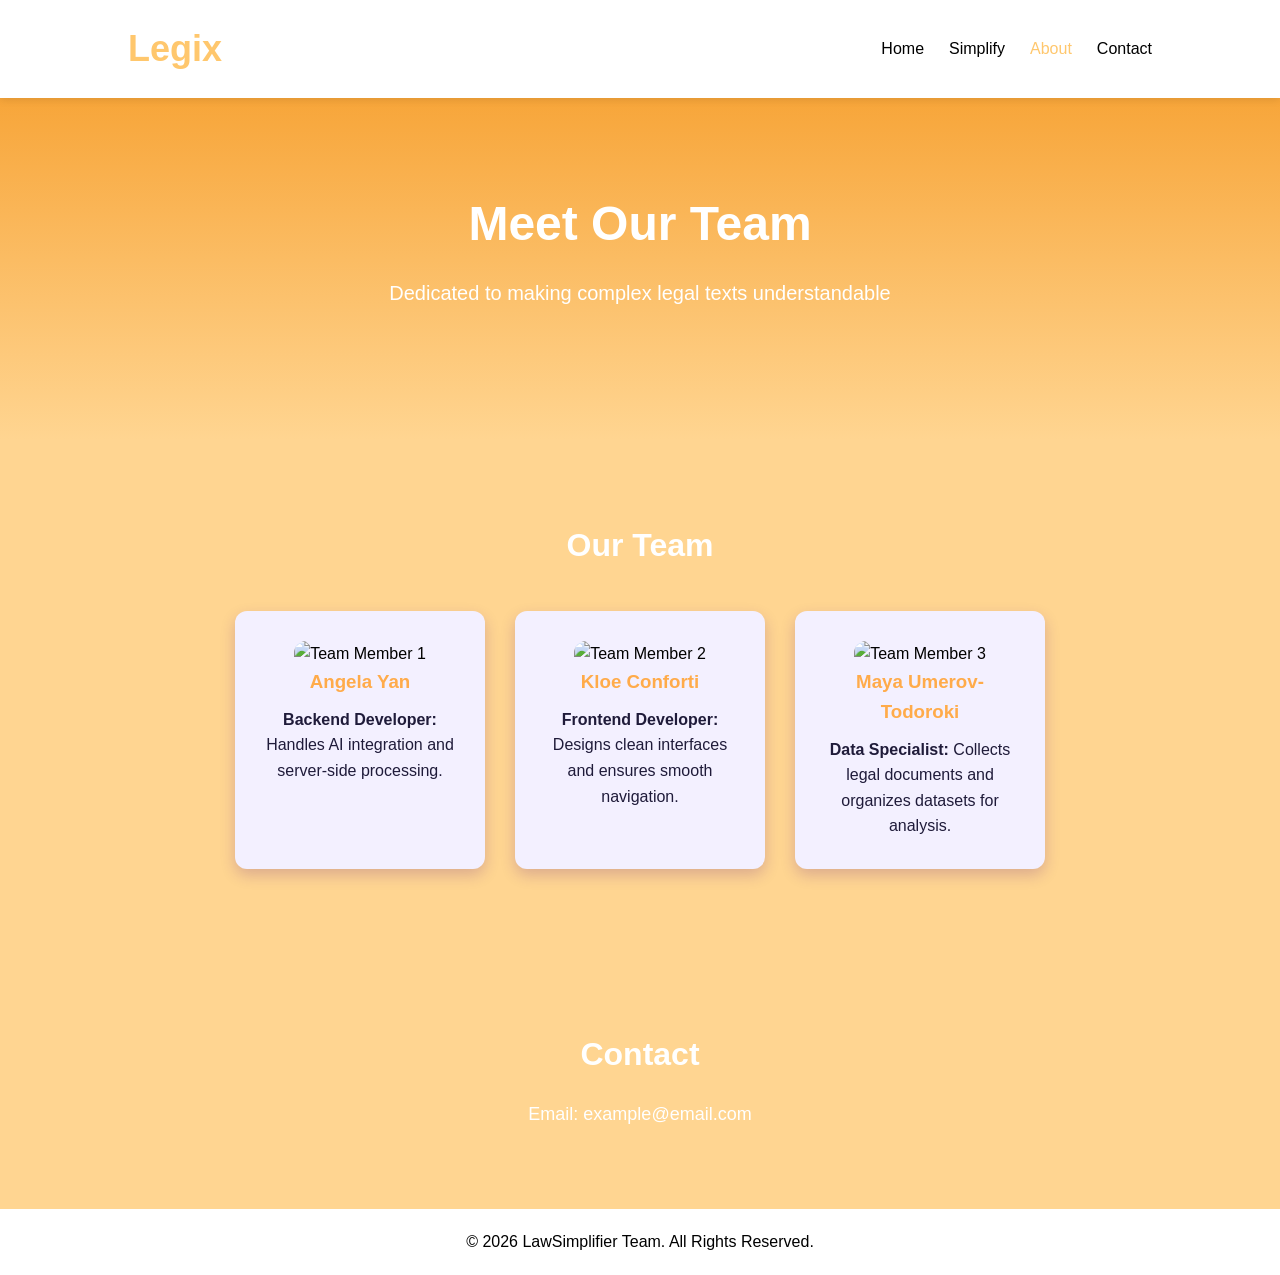
==== about.html @ 56904f61 "Add files via upload" ====
<!DOCTYPE html>
<html lang="en">
<head>
  <meta charset="UTF-8">
  <meta name="viewport" content="width=device-width, initial-scale=1.0">
  <title>About - MyWebsite</title>
  <link rel="stylesheet" href="style.css">
</head>
<body>

  <!-- Navbar -->
  <nav>
    <div class="logo">Legix</div>
    <ul>
      <li><a href="index.html">Home</a></li>
      <li><a href="simplify.html">Simplify</a></li>
      <li><a href="about.html" class="active">About</a></li>
      <li><a href="#contact">Contact</a></li>
    </ul>
  </nav>

  <!-- Hero Section for About Page -->
  <div class="hero" style="height: 40vh; background: linear-gradient(180deg, #f7a335, #ffd591);">
    <h1>Meet Our Team</h1>
    <p>Dedicated to making complex legal texts understandable</p>
  </div>

  <!-- Team Section -->
  <section class="section">
    <h2>Our Team</h2>
    <div class="cards">

      <!-- Team Member 1 -->
      <div class="card">
        <img src="team1.jpg" alt="Team Member 1" style="width:100%; border-radius: 12px 12px 0 0;">
        <h3>Angela Yan</h3>
        <p><strong>Backend Developer:</strong> Handles AI integration and server-side processing.</p>
      </div>

      <!-- Team Member 2 -->
      <div class="card">
        <img src="team2.jpg" alt="Team Member 2" style="width:100%; border-radius: 12px 12px 0 0;">
        <h3>Kloe Conforti</h3>
        <p><strong>Frontend Developer:</strong> Designs clean interfaces and ensures smooth navigation.</p>
      </div>

      <!-- Team Member 3 -->
      <div class="card">
        <img src="team3.jpg" alt="Team Member 3" style="width:100%; border-radius: 12px 12px 0 0;">
        <h3>Maya Umerov-Todoroki</h3>
        <p><strong>Data Specialist:</strong> Collects legal documents and organizes datasets for analysis.</p>
      </div>

    </div>
  </section>

  <!-- Contact Section -->
    <section id="contact" class="section">
        <h2>Contact</h2>
        <p>Email: example@email.com</p>
    </section>

  <!-- Footer -->
  <footer>
    &copy; 2026 LawSimplifier Team. All Rights Reserved.
  </footer>

</body>
</html>
---- style.css ----
/* -------------------------------
   Global Styles
---------------------------------*/
* {
  margin: 0;
  padding: 0;
  box-sizing: border-box;
  font-family: Arial, Helvetica, sans-serif;
}

body {
  background-color: #ffd591;
  color: #000000;
  line-height: 1.6;
  padding-top: 80px;
}

a {
  text-decoration: none;
  color: #ffffff;
}

ul {
  list-style: none;
}

html {
  scroll-behavior: smooth;
}

/* -------------------------------
   Navbar
---------------------------------*/
nav {
  position: fixed;
  top: 0;             /* position from top of viewport */
  left: 0;
  width: 100%;        /* span full width */
  z-index: 1000;
  display: flex;
  justify-content: space-between;
  align-items: center;
  padding: 20px 10%;
  background-color: #ffffff;
  box-shadow: 0 2px 8px rgba(0, 0, 0, 0.1);
}

nav .logo {
  font-size: 36px;
  font-weight: bold;
  color: #ffc76d;
}

nav ul {
  display: flex;
}

nav li {
  margin-left: 25px;
}

nav a {
  color: #000000;
  font-weight: 500;
  transition: color 0.3s;
}

nav a:hover,
nav a.active {
  color: #ffc76d;; /* lavender highlight */
}

/* -------------------------------
   Hero Section (Home Page)
---------------------------------*/
.hero {
  height: 80vh;
  display: flex;
  flex-direction: column;
  justify-content: center;
  align-items: center;
  text-align: center;
  background: linear-gradient(180deg, #ffab4a, #ffd591);
  color: #ffffff;
}

.hero h1 {
  font-size: 48px;
  margin-bottom: 15px;
}

.hero p {
  font-size: 20px;
  margin-bottom: 25px;
}

.hero button {
  padding: 12px 24px;
  border: none;
  border-radius: 8px;
  background-color: #ffffff;
  color: #000000;
  font-weight: bold;
  cursor: pointer;
  transition: transform 0.2s;
}

.hero button:hover {
  transform: scale(1.1);
}

.section button {
    transition: transform 0.2s;
}

.section button:hover {
  transform: scale(1.1);
}

/* -------------------------------
   Section Styling (About & Features)
---------------------------------*/
.section {
  padding: 80px 10%;
  text-align: center;
}

.section h2 {
  font-size: 32px;
  margin-bottom: 20px;
  color: #ffffff;
}

.section p {
  font-size: 18px;
  max-width: 800px;
  margin: 0 auto;
  color: #ffffff;
}

/* -------------------------------
   Feature Cards (Features Page)
---------------------------------*/
.cards {
  display: flex;
  flex-wrap: wrap;
  justify-content: center;
  gap: 30px;
  margin-top: 40px;
}

.card {
  background-color: #F3F0FF;
  padding: 30px;
  border-radius: 12px;
  width: 250px;
  box-shadow: 0 6px 15px rgba(75, 0, 130, 0.2);
  transition: transform 0.2s, box-shadow 0.2s;
}

.card:hover {
  transform: translateY(-5px);
  box-shadow: 0 10px 20px rgba(255, 255, 255, 0.3);
}

.card h3 {
  margin-bottom: 10px;
  color: #ffab4a;
}

.card p {
  font-size: 16px;
  color: #1F1B3A;
}

.results{
    width: 90%;
    margin: 40px auto;
}

.output-box{
    border: 2px solid #ddd;
    border-radius: 10px;
    padding: 20px;
    margin-bottom: 25px;
    background: #f9f9f9;
    text-align: left;
}

.output-box h3{
    margin-bottom: 10px;
}

#simplifiedOutput,
#summaryOutput,
#analysisOutput{
    white-space: pre-wrap;
    color: #000000;
}

/* -------------------------------
   Footer
---------------------------------*/
footer {
  text-align: center;
  padding: 20px;
  background-color: #ffffff;
  color: #000000;
}

/* -------------------------------
   Highlight Classes (Law)
---------------------------------*/
.highlight-obligation { background-color: #8B008B; color: white; padding: 2px 6px; border-radius: 4px; }
.highlight-rights { background-color: #2AB1B1; color: white; padding: 2px 6px; border-radius: 4px; }
.highlight-deadline { background-color: #FF9F43; color: white; padding: 2px 6px; border-radius: 4px; }
.highlight-penalty { background-color: #DC143C; color: white; padding: 2px 6px; border-radius: 4px; }

/* -------------------------------
   Responsive
---------------------------------*/
@media (max-width: 768px) {
  nav ul {
    flex-direction: column;
    align-items: center;
  }

  .cards {
    flex-direction: column;
    gap: 20px;
  }

  .hero h1 {
    font-size: 36px;
  }

  .hero p {
    font-size: 16px;
  }
}
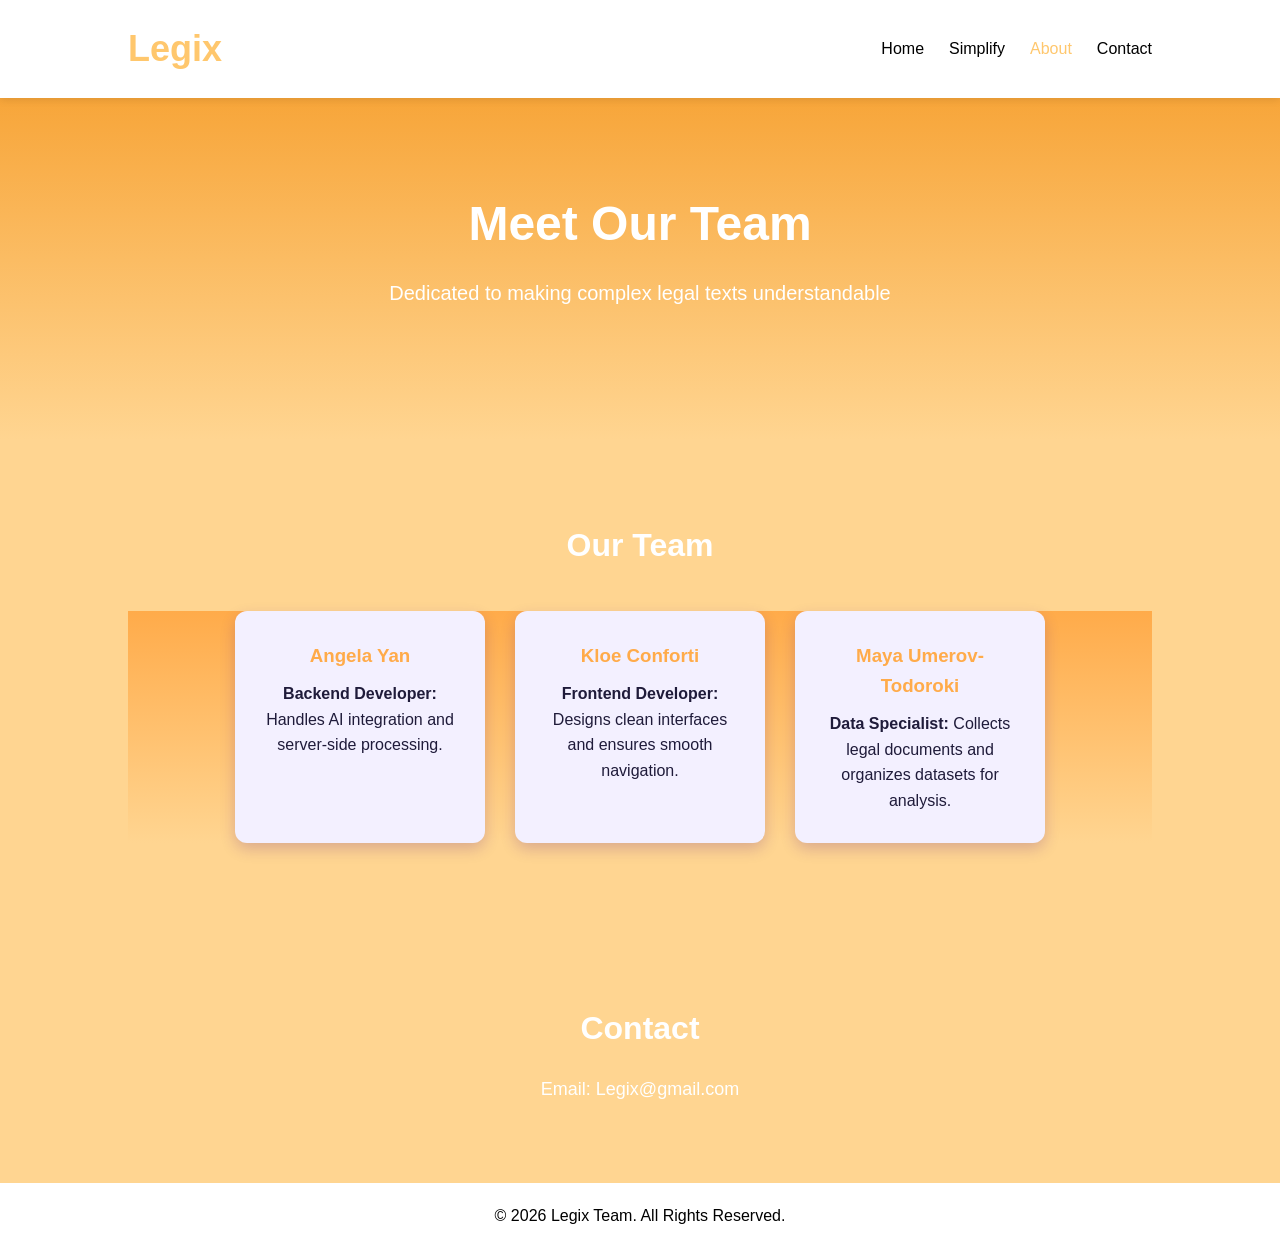
==== commit 6c0a2e78: "h" ====
--- a/about.html
+++ b/about.html
@@ -32,21 +32,18 @@
 
       <!-- Team Member 1 -->
       <div class="card">
-        <img src="team1.jpg" alt="Team Member 1" style="width:100%; border-radius: 12px 12px 0 0;">
         <h3>Angela Yan</h3>
         <p><strong>Backend Developer:</strong> Handles AI integration and server-side processing.</p>
       </div>
 
       <!-- Team Member 2 -->
       <div class="card">
-        <img src="team2.jpg" alt="Team Member 2" style="width:100%; border-radius: 12px 12px 0 0;">
         <h3>Kloe Conforti</h3>
         <p><strong>Frontend Developer:</strong> Designs clean interfaces and ensures smooth navigation.</p>
       </div>
 
       <!-- Team Member 3 -->
       <div class="card">
-        <img src="team3.jpg" alt="Team Member 3" style="width:100%; border-radius: 12px 12px 0 0;">
         <h3>Maya Umerov-Todoroki</h3>
         <p><strong>Data Specialist:</strong> Collects legal documents and organizes datasets for analysis.</p>
       </div>
@@ -57,12 +54,12 @@
   <!-- Contact Section -->
     <section id="contact" class="section">
         <h2>Contact</h2>
-        <p>Email: example@email.com</p>
+        <p>Email: Legix@gmail.com</p>
     </section>
 
   <!-- Footer -->
   <footer>
-    &copy; 2026 LawSimplifier Team. All Rights Reserved.
+    &copy; 2026 Legix Team. All Rights Reserved.
   </footer>
 
 </body>
--- a/style.css
+++ b/style.css
@@ -142,6 +142,7 @@
    Feature Cards (Features Page)
 ---------------------------------*/
 .cards {
+  background: linear-gradient(180deg, #ffab4a, #ffd591);
   display: flex;
   flex-wrap: wrap;
   justify-content: center;
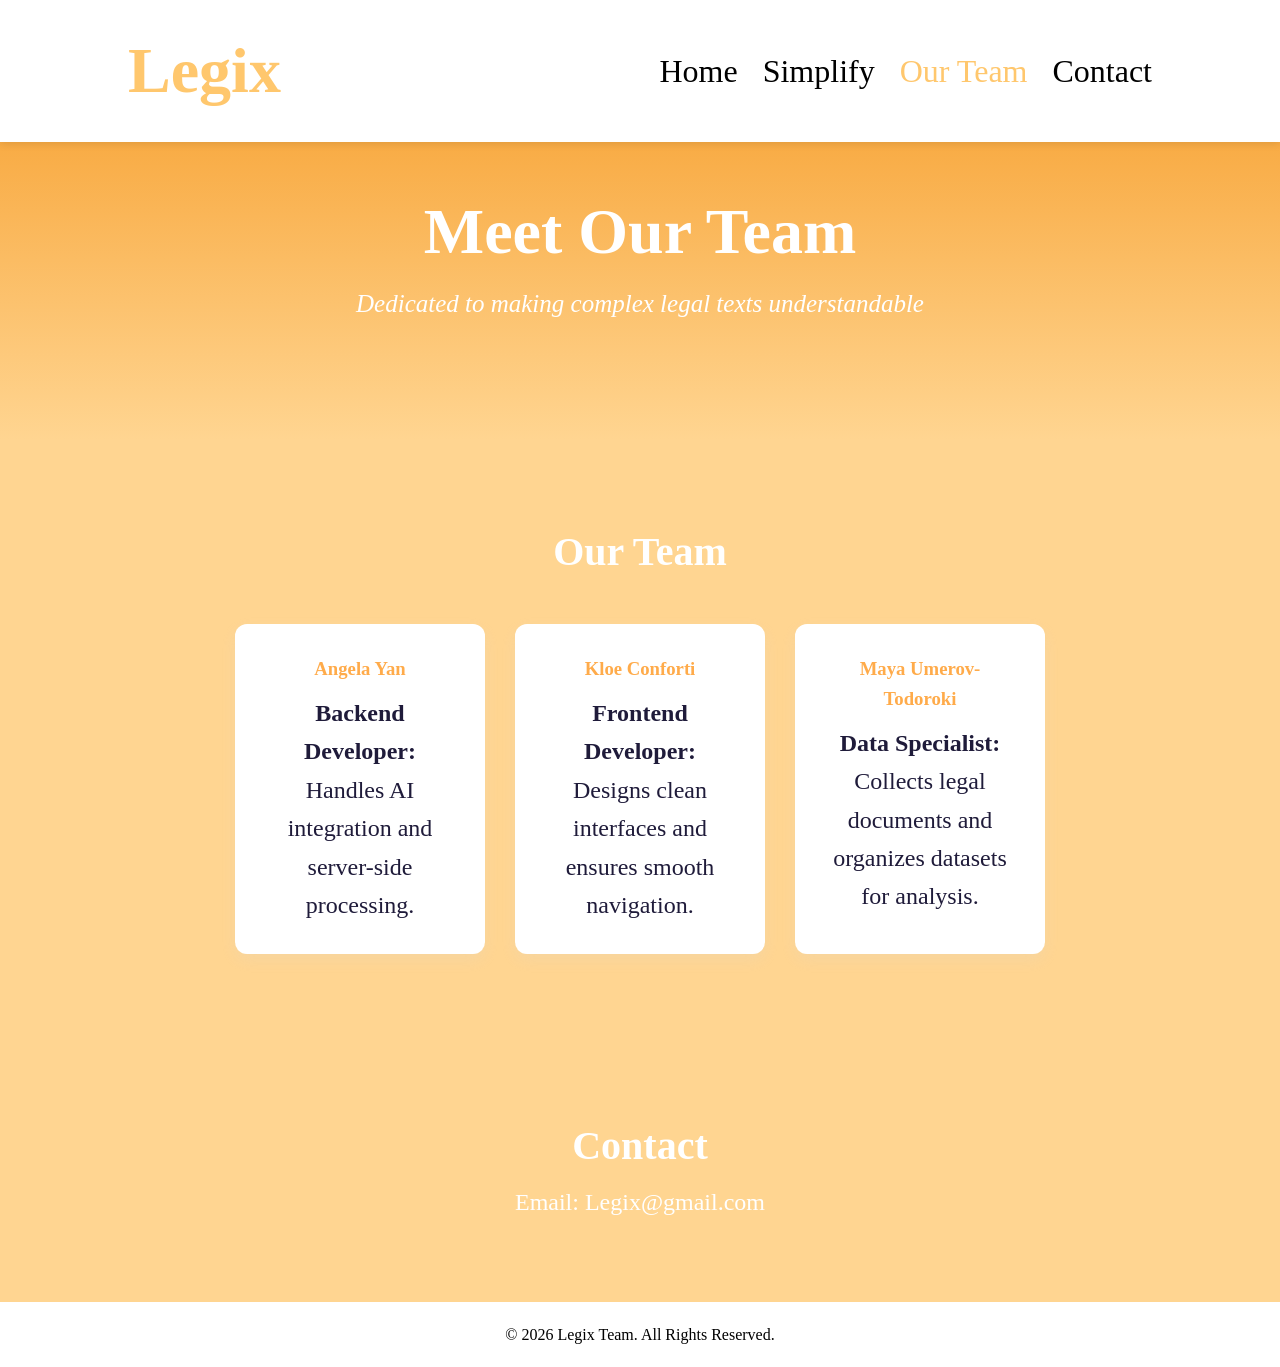
==== commit 0e26226e: "h" ====
--- a/about.html
+++ b/about.html
@@ -14,7 +14,7 @@
     <ul>
       <li><a href="index.html">Home</a></li>
       <li><a href="simplify.html">Simplify</a></li>
-      <li><a href="about.html" class="active">About</a></li>
+      <li><a href="about.html" class="active">Our Team</a></li>
       <li><a href="#contact">Contact</a></li>
     </ul>
   </nav>
--- a/style.css
+++ b/style.css
@@ -5,7 +5,7 @@
   margin: 0;
   padding: 0;
   box-sizing: border-box;
-  font-family: Arial, Helvetica, sans-serif;
+  font-family: serif;
 }
 
 body {
@@ -46,7 +46,7 @@
 }
 
 nav .logo {
-  font-size: 36px;
+  font-size: 64px;
   font-weight: bold;
   color: #ffc76d;
 }
@@ -61,20 +61,21 @@
 
 nav a {
   color: #000000;
+  font-size: 32px;
   font-weight: 500;
   transition: color 0.3s;
 }
 
 nav a:hover,
 nav a.active {
-  color: #ffc76d;; /* lavender highlight */
-}
-
-/* -------------------------------
-   Hero Section (Home Page)
+  color: #ffc76d;; 
+}
+
+/* -------------------------------
+   Home Page
 ---------------------------------*/
 .hero {
-  height: 80vh;
+  height: 90vh;
   display: flex;
   flex-direction: column;
   justify-content: center;
@@ -85,13 +86,15 @@
 }
 
 .hero h1 {
-  font-size: 48px;
+  font-size: 64px;
+  font-weight: bold;
+  margin-bottom: 1px;
+}
+
+.hero p {
+  font-size: 25px;
+  font-style: italic;
   margin-bottom: 15px;
-}
-
-.hero p {
-  font-size: 20px;
-  margin-bottom: 25px;
 }
 
 .hero button {
@@ -104,7 +107,6 @@
   cursor: pointer;
   transition: transform 0.2s;
 }
-
 .hero button:hover {
   transform: scale(1.1);
 }
@@ -112,13 +114,41 @@
 .section button {
     transition: transform 0.2s;
 }
-
 .section button:hover {
   transform: scale(1.1);
 }
 
-/* -------------------------------
-   Section Styling (About & Features)
+.action {
+  text-align: left;
+}
+.action-button {
+    text-decoration: none;
+    color: white;
+    padding: 15px 25px;
+    border-radius: 6px;
+    margin-left: 10px;
+    transition: background 0.2s;
+  }
+.action-button:hover {
+    background-color: #0056b3;
+}
+
+.section {
+  opacity: 0;
+  transform: translateY(20px);
+  animation: fadeInUp 0.8s forwards;
+  animation-delay: 0.2s;
+}
+
+@keyframes fadeInUp {
+  to {
+    opacity: 1;
+    transform: translateY(0);
+  }
+}
+
+/* -------------------------------
+  home page 
 ---------------------------------*/
 .section {
   padding: 80px 10%;
@@ -126,13 +156,14 @@
 }
 
 .section h2 {
-  font-size: 32px;
-  margin-bottom: 20px;
+  font-size: 40px;
+  font-weight: bold;
+  margin-bottom: 5px;
   color: #ffffff;
 }
 
 .section p {
-  font-size: 18px;
+  font-size: 24px;
   max-width: 800px;
   margin: 0 auto;
   color: #ffffff;
@@ -142,7 +173,6 @@
    Feature Cards (Features Page)
 ---------------------------------*/
 .cards {
-  background: linear-gradient(180deg, #ffab4a, #ffd591);
   display: flex;
   flex-wrap: wrap;
   justify-content: center;
@@ -151,17 +181,17 @@
 }
 
 .card {
-  background-color: #F3F0FF;
+  background-color: #ffffff;
   padding: 30px;
   border-radius: 12px;
   width: 250px;
-  box-shadow: 0 6px 15px rgba(75, 0, 130, 0.2);
+  box-shadow: 0 6px 15px rgba(215, 215, 215, 0.2);
   transition: transform 0.2s, box-shadow 0.2s;
 }
 
 .card:hover {
   transform: translateY(-5px);
-  box-shadow: 0 10px 20px rgba(255, 255, 255, 0.3);
+  box-shadow: 0 10px 20px rgba(181, 181, 181, 0.3);
 }
 
 .card h3 {
@@ -170,7 +200,7 @@
 }
 
 .card p {
-  font-size: 16px;
+  font-size: 24px;
   color: #1F1B3A;
 }
 
@@ -239,3 +269,8 @@
     font-size: 16px;
   }
 }
+.meta-card { background: #fff; border-radius: 14px; }
+.meta-badge { background: #ffab4a; color: #fff; border-radius: 20px; }
+.meta-grid { display: grid; grid-template-columns: repeat(auto-fit, minmax(180px, 1fr)); }
+.action-item { display: flex; gap: 14px; }
+.subject-tag { background: #fff3e0; border-radius: 20px; }
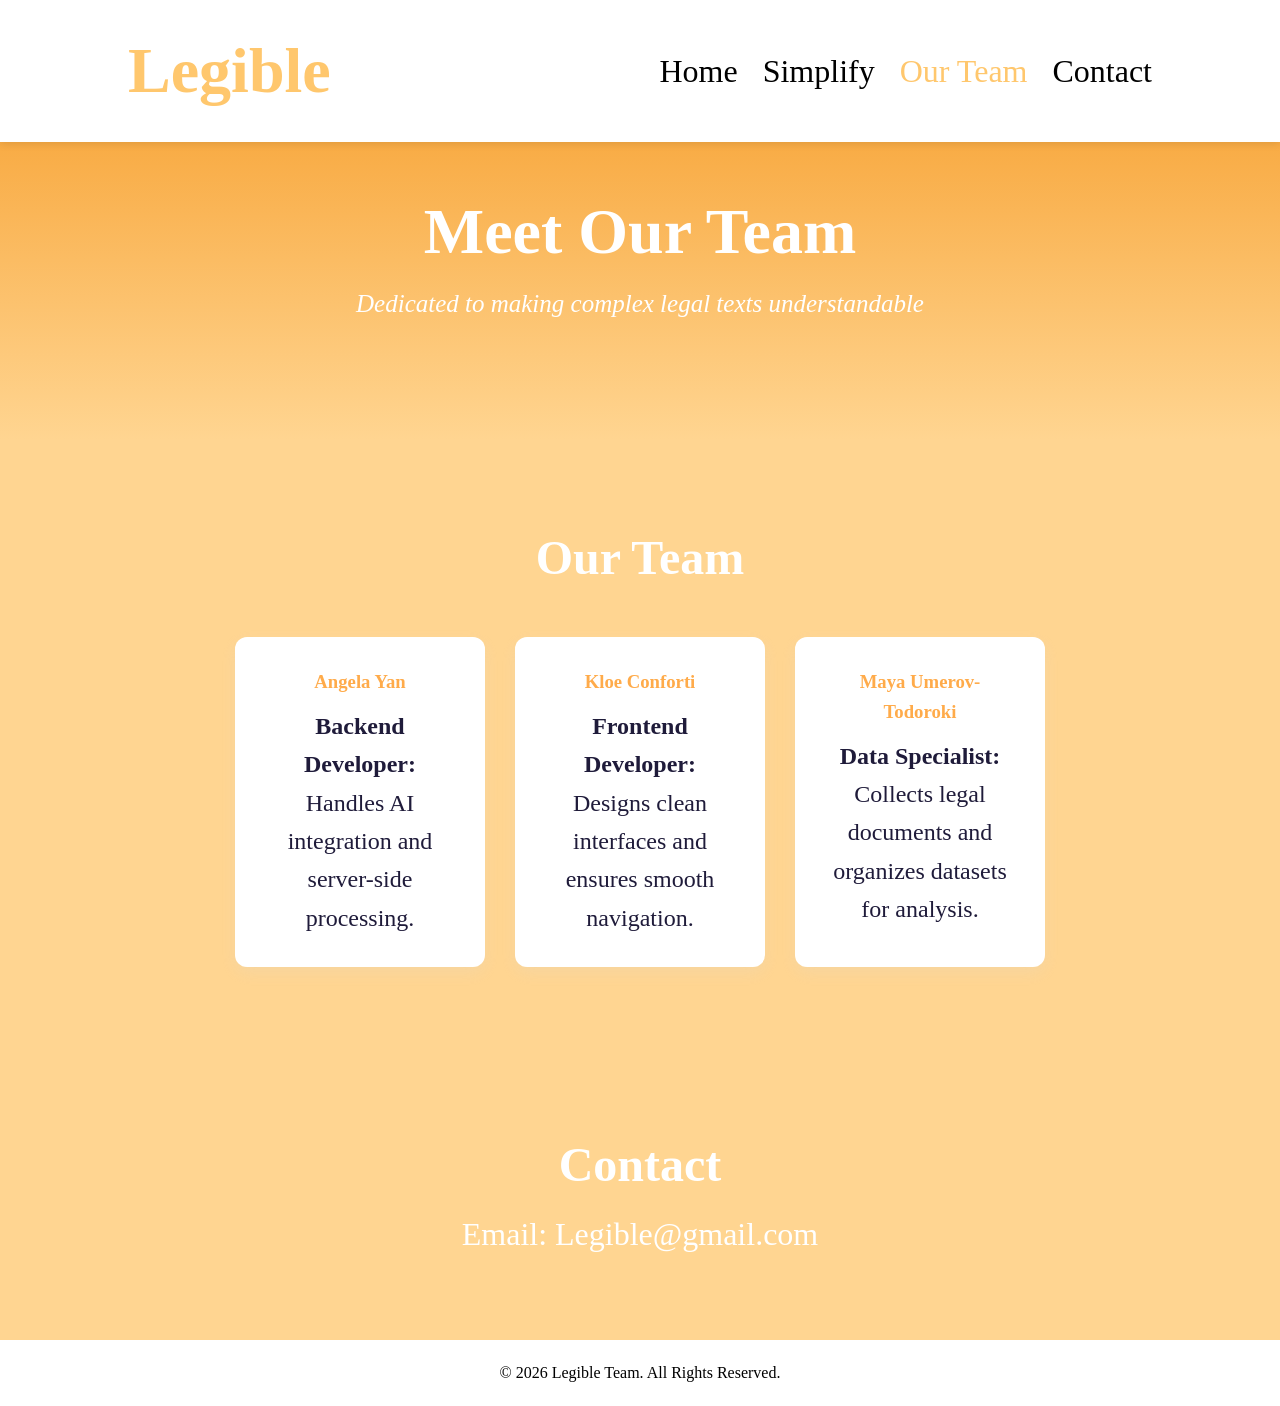
==== commit 8e5f8ac1: "legible" ====
--- a/about.html
+++ b/about.html
@@ -10,7 +10,7 @@
 
   <!-- Navbar -->
   <nav>
-    <div class="logo">Legix</div>
+    <div class="logo">Legible</div>
     <ul>
       <li><a href="index.html">Home</a></li>
       <li><a href="simplify.html">Simplify</a></li>
@@ -54,12 +54,12 @@
   <!-- Contact Section -->
     <section id="contact" class="section">
         <h2>Contact</h2>
-        <p>Email: Legix@gmail.com</p>
+        <p>Email: Legible@gmail.com</p>
     </section>
 
   <!-- Footer -->
   <footer>
-    &copy; 2026 Legix Team. All Rights Reserved.
+    &copy; 2026 Legible Team. All Rights Reserved.
   </footer>
 
 </body>
--- a/style.css
+++ b/style.css
@@ -88,7 +88,6 @@
 .hero h1 {
   font-size: 64px;
   font-weight: bold;
-  margin-bottom: 1px;
 }
 
 .hero p {
@@ -98,7 +97,7 @@
 }
 
 .hero button {
-  padding: 12px 24px;
+  padding: 15px 30px;
   border: none;
   border-radius: 8px;
   background-color: #ffffff;
@@ -106,6 +105,7 @@
   font-weight: bold;
   cursor: pointer;
   transition: transform 0.2s;
+  font-size: 20px;
 }
 .hero button:hover {
   transform: scale(1.1);
@@ -124,7 +124,7 @@
 .action-button {
     text-decoration: none;
     color: white;
-    padding: 15px 25px;
+    padding: 10px 20px;
     border-radius: 6px;
     margin-left: 10px;
     transition: background 0.2s;
@@ -156,15 +156,15 @@
 }
 
 .section h2 {
-  font-size: 40px;
+  font-size: 48px;
   font-weight: bold;
   margin-bottom: 5px;
   color: #ffffff;
 }
 
 .section p {
-  font-size: 24px;
-  max-width: 800px;
+  font-size: 32px;
+  max-width: 1100px;
   margin: 0 auto;
   color: #ffffff;
 }
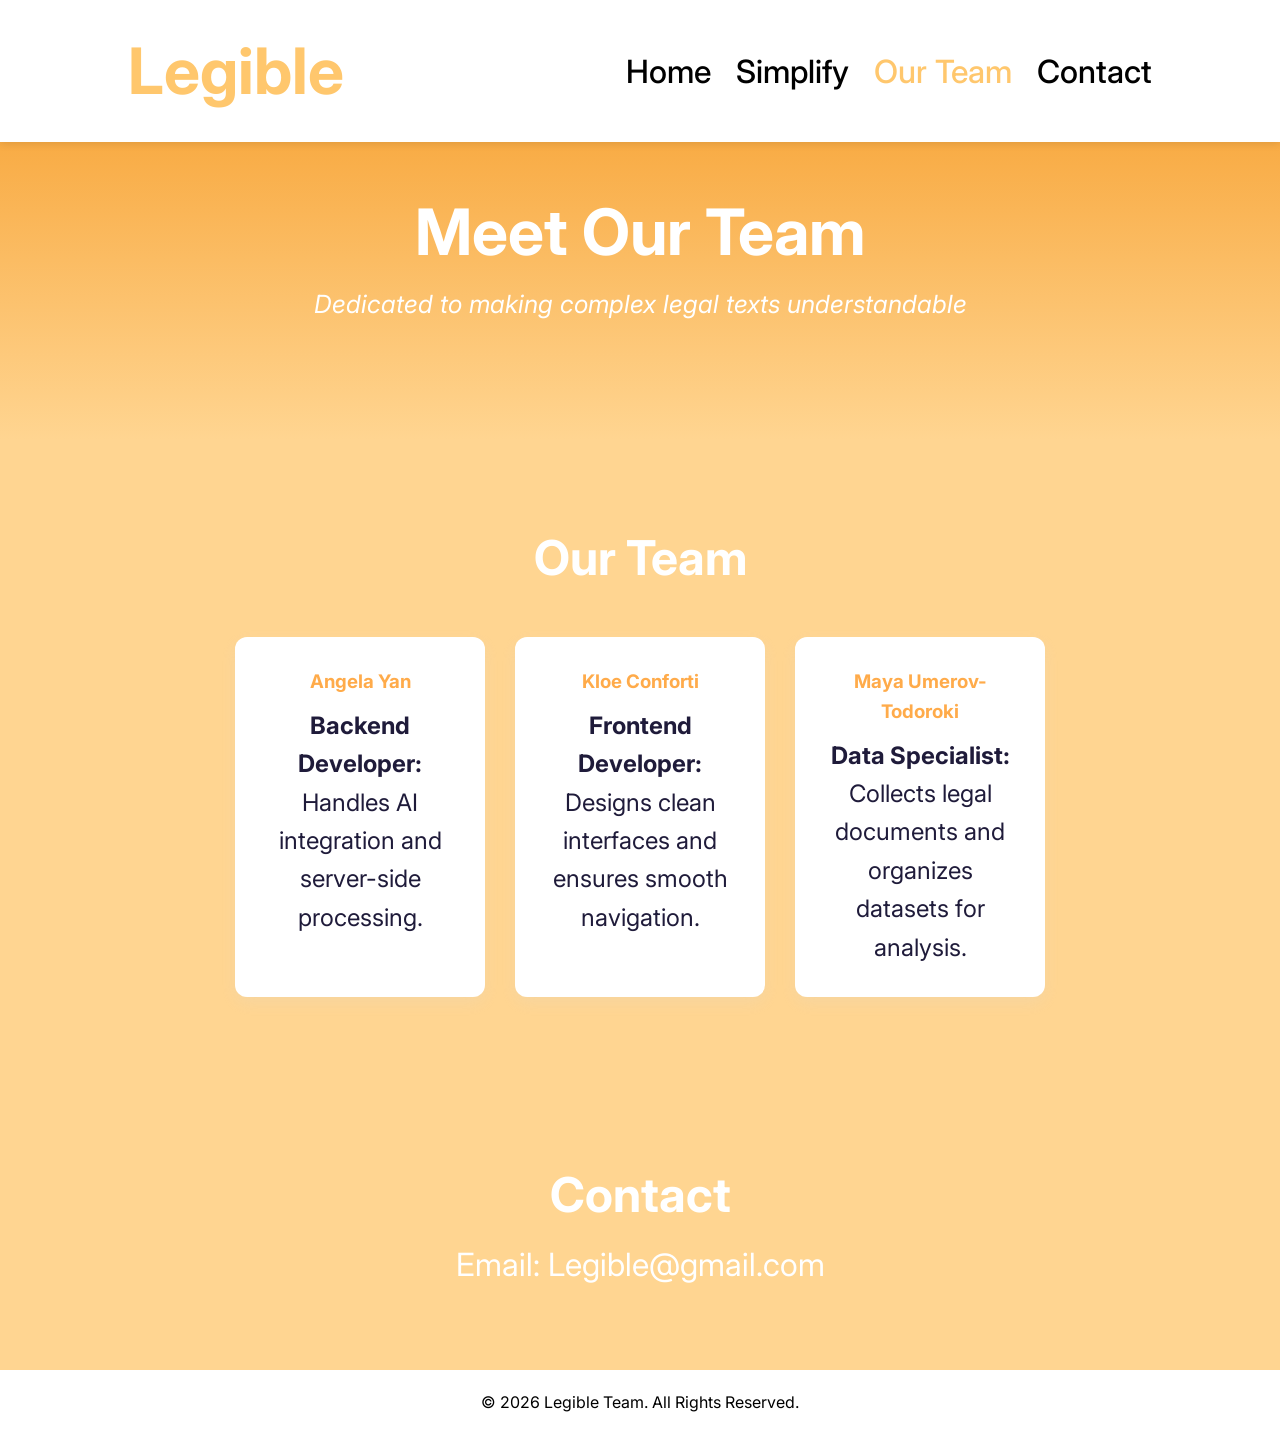
==== commit bcdad73d: "font" ====
--- a/about.html
+++ b/about.html
@@ -3,8 +3,9 @@
 <head>
   <meta charset="UTF-8">
   <meta name="viewport" content="width=device-width, initial-scale=1.0">
-  <title>About - MyWebsite</title>
+  <title>About - Legible</title>
   <link rel="stylesheet" href="style.css">
+  <link href="https://fonts.googleapis.com/css2?family=Inter:wght@400;500;700&display=swap" rel="stylesheet">
 </head>
 <body>
 
--- a/style.css
+++ b/style.css
@@ -5,7 +5,7 @@
   margin: 0;
   padding: 0;
   box-sizing: border-box;
-  font-family: serif;
+  font-family: "Inter", sans-serif;
 }
 
 body {
@@ -229,6 +229,13 @@
     color: #000000;
 }
 
+#impactOutput {
+  background: #f7f7f7;
+  padding: 12px;
+  border-radius: 8px;
+  white-space: pre-wrap;
+}
+
 /* -------------------------------
    Footer
 ---------------------------------*/
